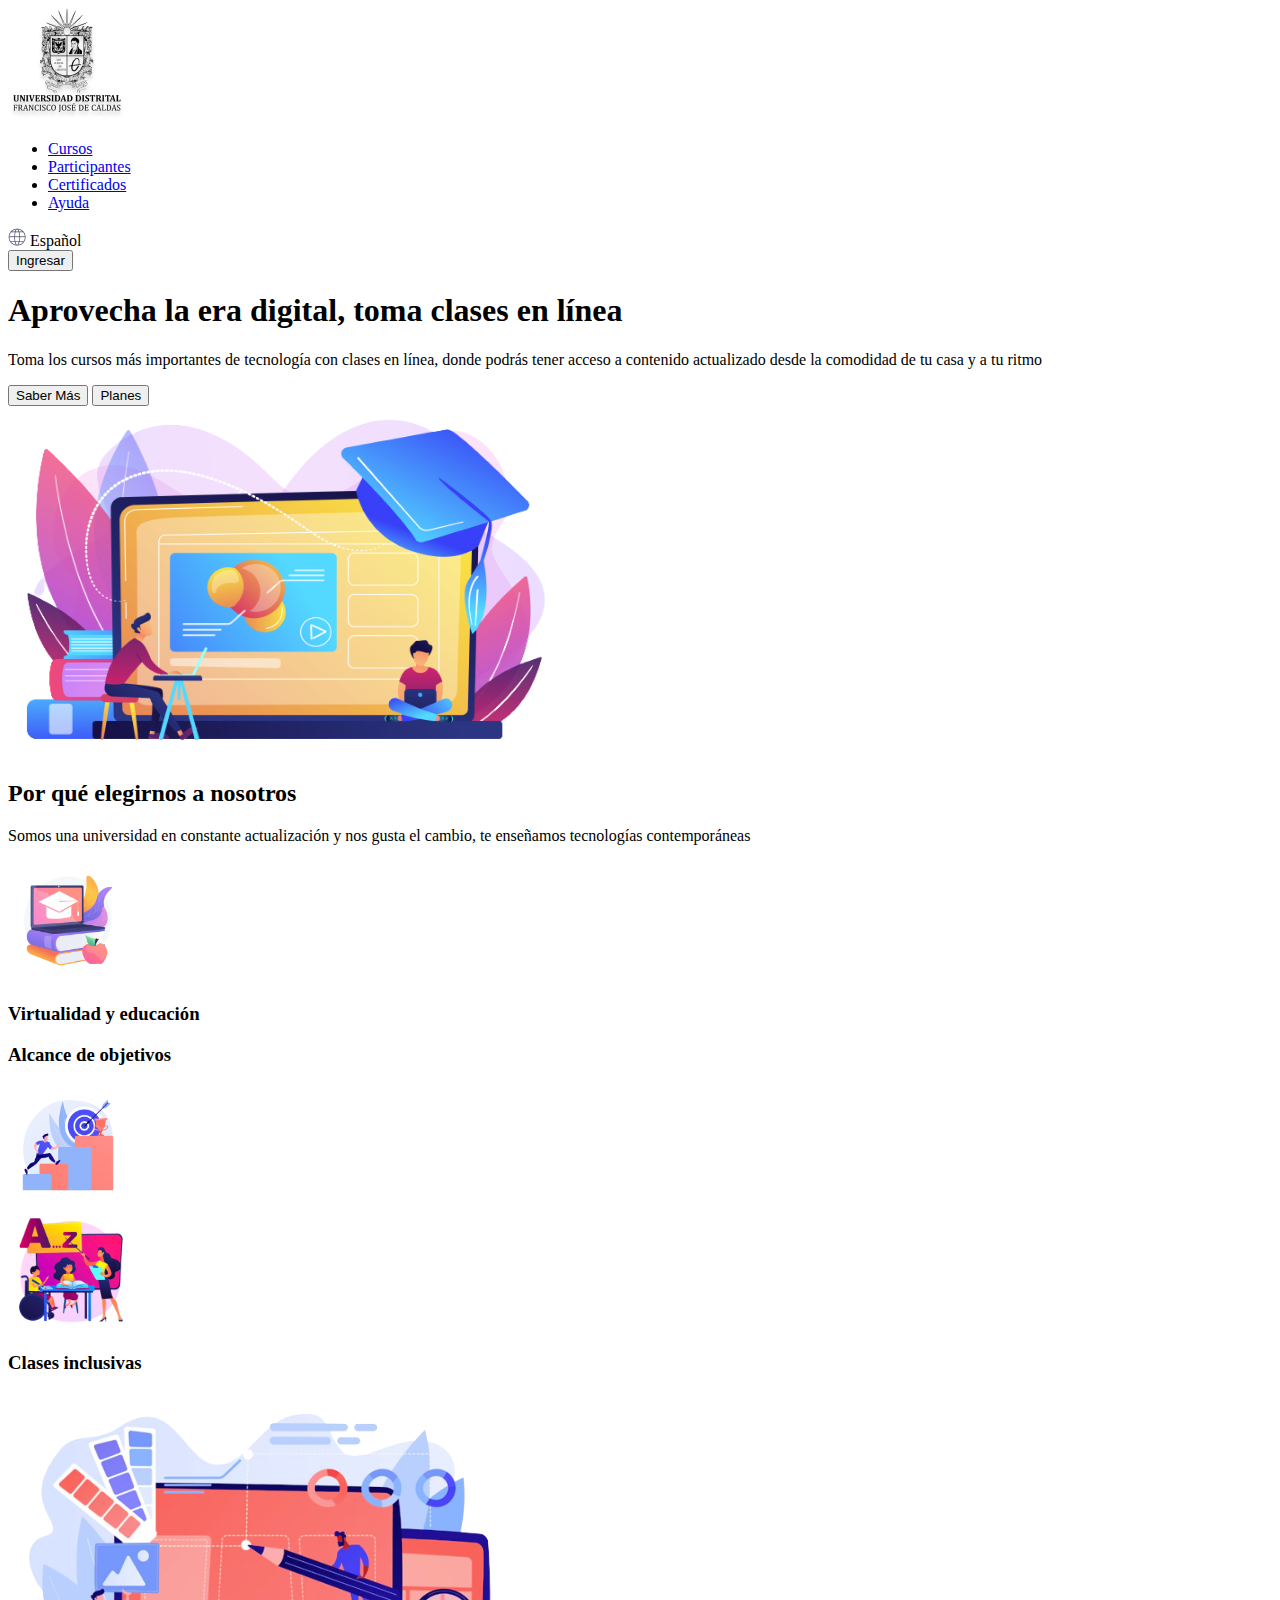
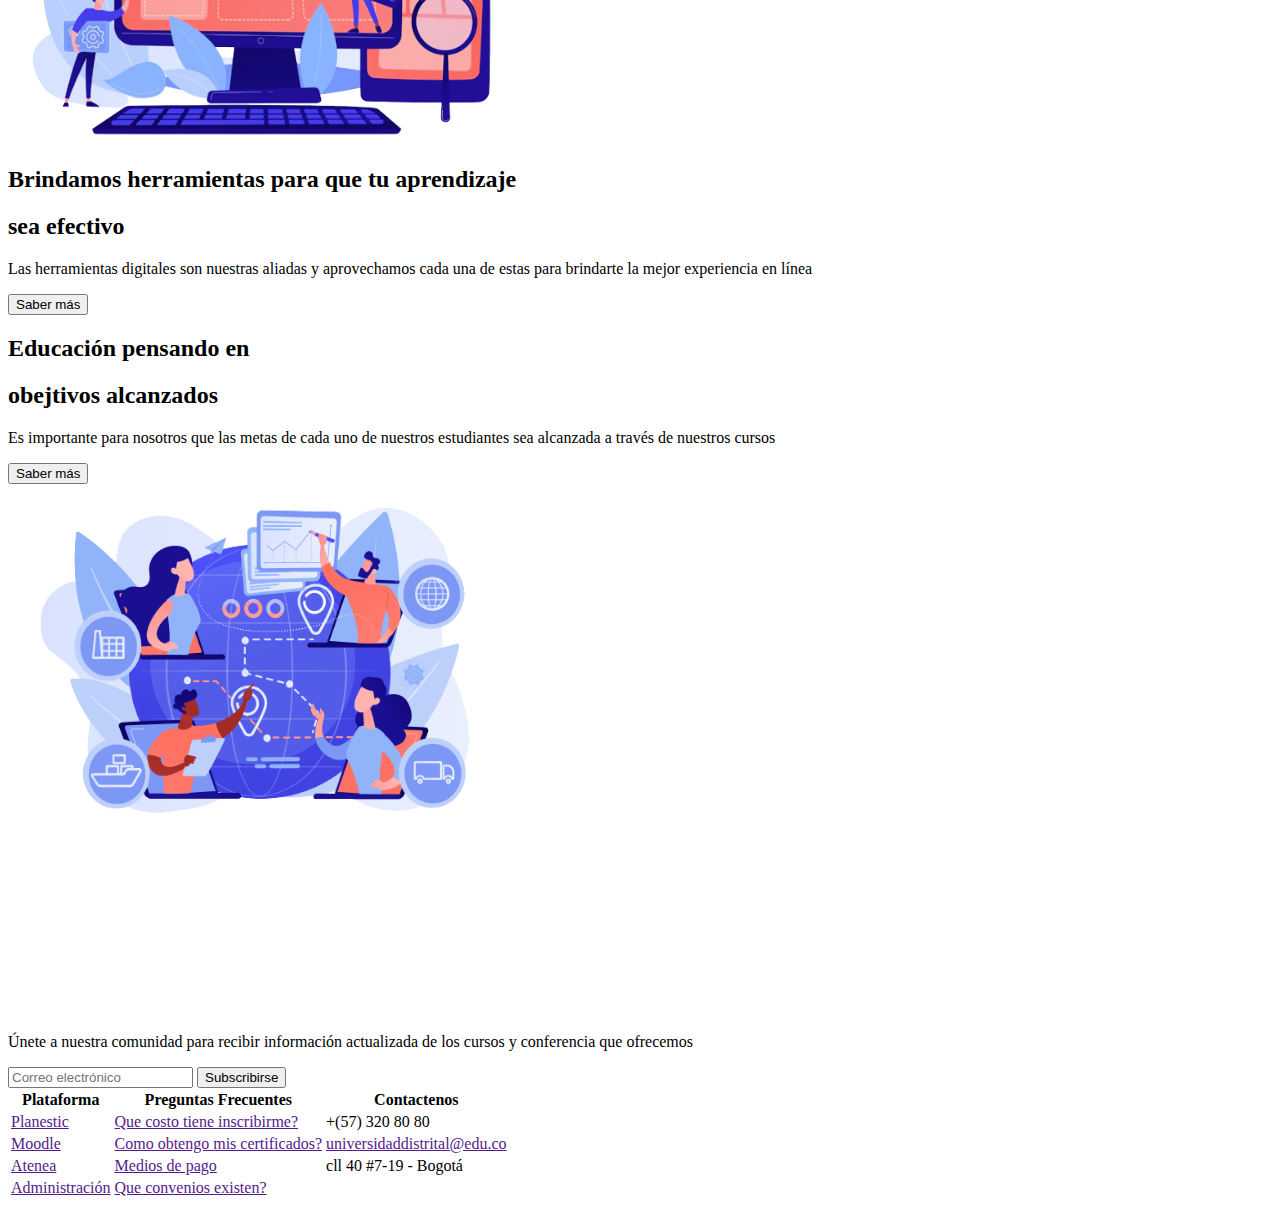
==== Punto 1-3/index.html @ 31dd518b "html proyect strcuture point 2" ====
<!DOCTYPE html>
<html lang="en">
<head>
    <meta charset="UTF-8">
    <meta http-equiv="X-UA-Compatible" content="IE=edge">
    <meta name="viewport" content="width=device-width, initial-scale=1.0">
    <title>Document</title>
</head>
<body>
    <header>
        <div>
            <img src="./Public/Images/header-logo.png" alt="main-logo">
            <nav>
                <ul>
                    <li><a href="#banner">Cursos</a></li>
                    <li><a href="#section-1">Participantes</a></li>
                    <li><a href="#section-2">Certificados</a></li>
                    <li><a href="#footer">Ayuda</a></li>
                </ul>
            </nav>
        </div>
        <div>
            <div>
                <img src="./Public/Images/header-world.png" alt="world">
                <span>Español</span>
            </div>
            <button>Ingresar</button>
        </div>
    </header>
    <main>
        <section id="banner">
            <div>
                <div>
                    <h1>Aprovecha la era digital, toma clases en línea</h1>
                    <p>
                        Toma los cursos más importantes de tecnología con clases 
                        en línea, donde podrás tener acceso a contenido actualizado 
                        desde la comodidad de tu casa y a tu ritmo
                    </p>
                </div>
                <div>
                    <button>Saber Más</button>
                    <button>Planes</button>
                </div>
            </div>
            <img
                src="./Public/Images/banner-online.png"
                alt="online-education"
                width="550px"
                height="350px"
            >
        </section>
        <section id="section-1">
            <div>
                <h2>Por qué elegirnos a nosotros</h2>
                <p>
                    Somos una universidad en constante actualización y 
                    nos gusta el cambio, te enseñamos tecnologías contemporáneas
                </p>
            </div>
            <div>
                <img
                src="./Public/Images/section1-education.png"
                alt="education"
                width="120px"
                height="120px"
                >
                <h3>Virtualidad y educación</h3>
            </div>
            <div>
                <h3>Alcance de objetivos</h3>
                <img
                src="./Public/Images/section1-goals.png"
                alt="goals"
                width="120px"
                height="120px"
                >
            </div>
            <div>
                <img
                src="./Public/Images/section1-teach.png"
                alt="teach"
                width="120px"
                height="120px"
                >
                <h3>Clases inclusivas</h3>
            </div>
        </section>
        <section id="section-2">
            <div>
                <img
                src="./Public/Images/section2-tools.png"
                alt="tools"
                width="500px"
                height="350px"
                >
                <div>
                    <h2>Brindamos herramientas para que tu aprendizaje</h2>
                    <h2>sea efectivo</h2>
                    <p>
                        Las herramientas digitales son nuestras aliadas y 
                        aprovechamos cada una de estas para brindarte la mejor 
                        experiencia en línea
                    </p>
                    <button>Saber más</button>
                </div>
            </div>
            <div>
                <div>
                    <h2>Educación pensando en</h2>
                    <h2>obejtivos alcanzados</h2>
                    <p>
                        Es importante para nosotros que las metas de cada uno de 
                        nuestros estudiantes sea alcanzada a través de nuestros cursos
                    </p>
                    <button>Saber más</button>
                </div>
                <img
                src="./Public/Images/section2-goals.png"
                alt="goals"
                width="500px"
                height="350px"
                >
            </div>
        </section>
    </main>
    <footer id="footer">
        <div>
            <img
            src="./Public/Images/footer-logo.png"
            alt="footer-logo"
            width="200px"
            height="175px"
            >
            <div>
                <p>
                    Únete a nuestra comunidad para recibir información 
                    actualizada de los cursos y conferencia que ofrecemos
                </p>
                <form method="post">
                    <input
                    id="email"
                    type="email"
                    name="user_name"
                    placeholder="Correo electrónico"
                    >
                    <button>Subscribirse</button>
                </form>
            </div>
        </div>
        <div>
            <table>
                <tr>
                    <th>Plataforma</th>
                    <th>Preguntas Frecuentes</th>
                    <th>Contactenos</th>
                </tr>
                <tr>
                    <td><a href="">Planestic</a></td>
                    <td><a href="">Que costo tiene inscribirme?</a></td>
                    <td>+(57) 320 80 80</td>
                </tr>
                <tr>
                    <td><a href="">Moodle</a></td>
                    <td><a href="">Como obtengo mis certificados?</a></td>
                    <td><a href="">universidaddistrital@edu.co</a></td>
                </tr>
                <tr>
                    <td><a href="">Atenea</a></td>
                    <td><a href="">Medios de pago</a></td>
                    <td>cll 40 #7-19 - Bogotá</td>
                </tr>
                <tr>
                    <td><a href="">Administración</a></td>
                    <td><a href="">Que convenios existen?</a></td>
                </tr>
            </table>
        </div>
    </footer>
</body>
</html>
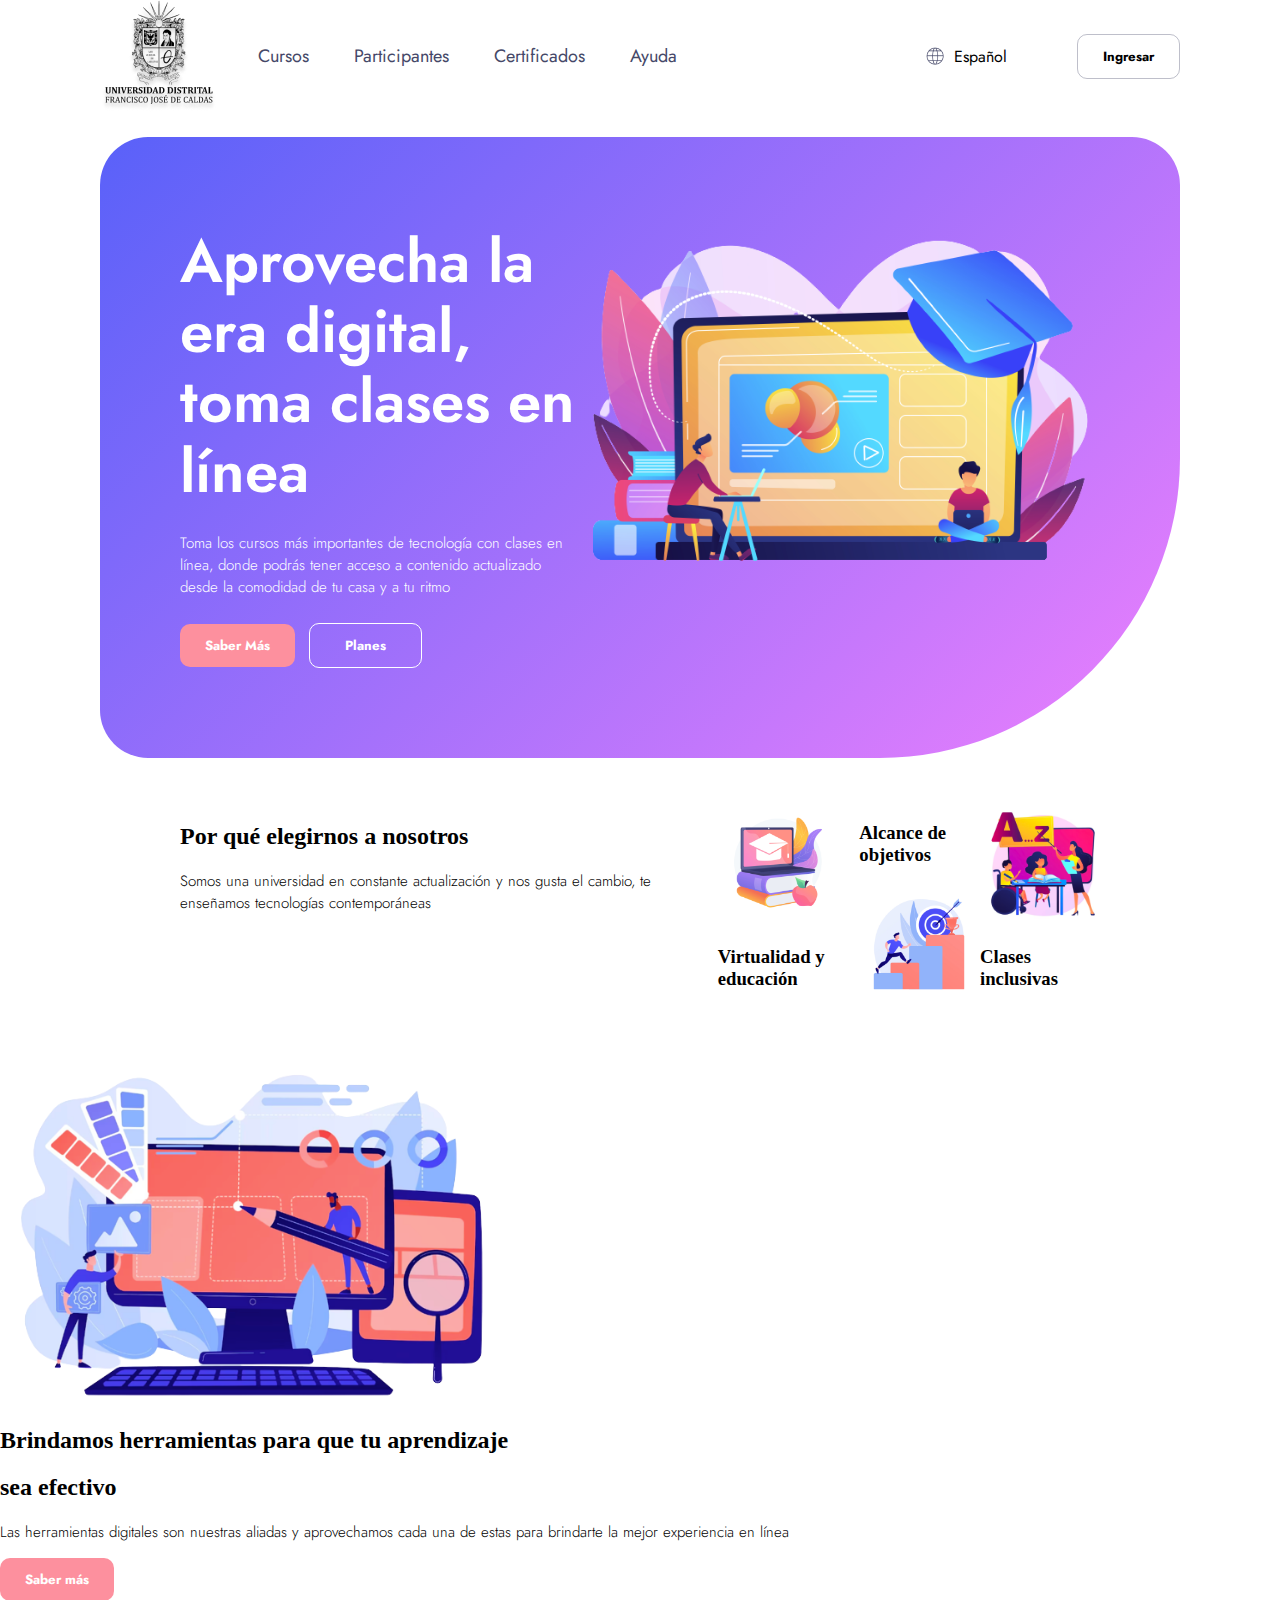
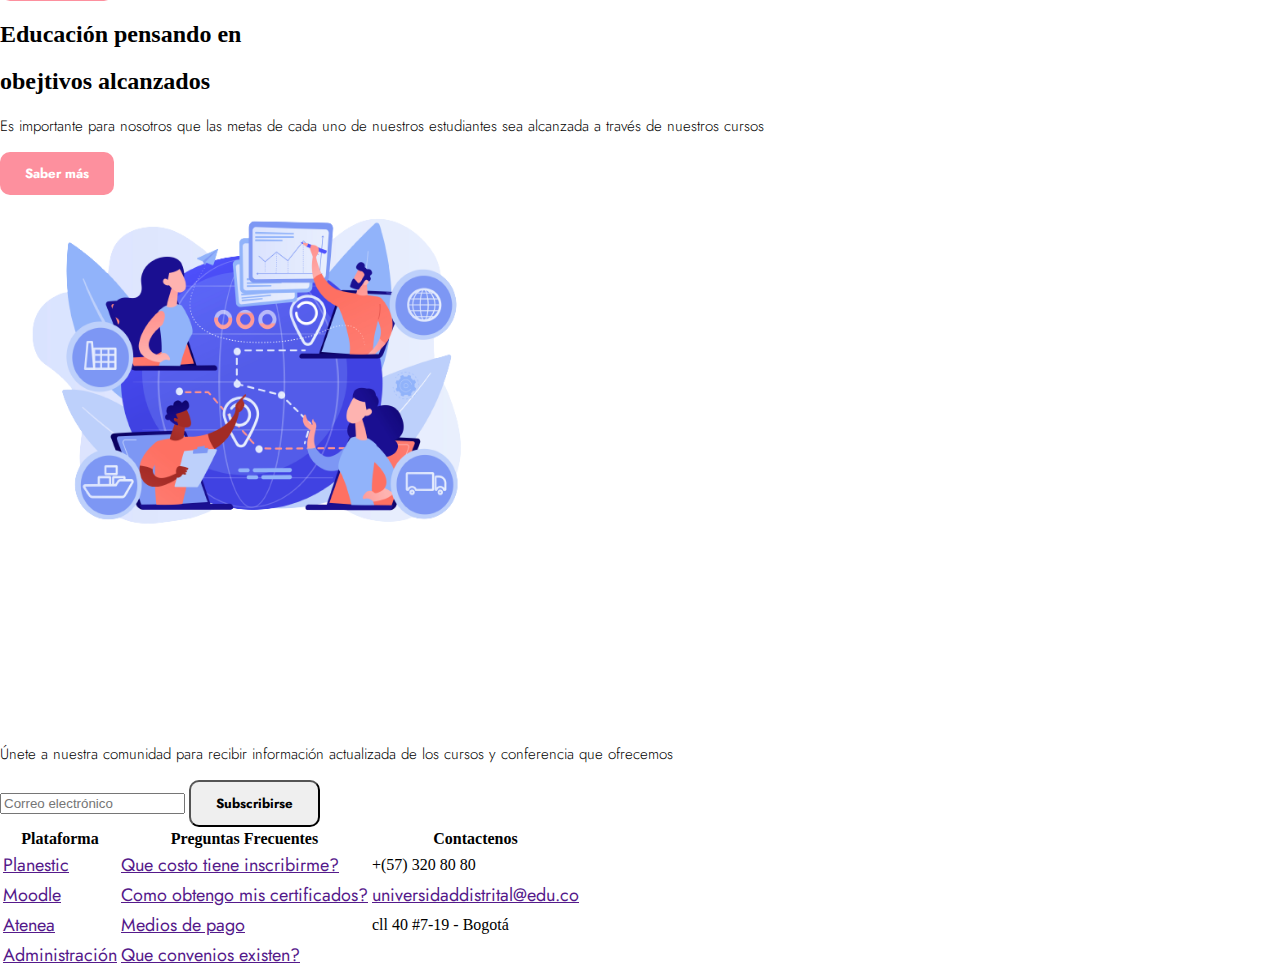
==== commit bb8415a3: "adding styles in header and banner" ====
--- a/Punto 1-3/index.html
+++ b/Punto 1-3/index.html
@@ -5,10 +5,12 @@
     <meta http-equiv="X-UA-Compatible" content="IE=edge">
     <meta name="viewport" content="width=device-width, initial-scale=1.0">
     <title>Document</title>
+    <link rel="stylesheet" href="./Styles/style.css">
+    <link href='https://fonts.googleapis.com/css?family=Jost' rel='stylesheet'>
 </head>
 <body>
     <header>
-        <div>
+        <div class="header_navigation">
             <img src="./Public/Images/header-logo.png" alt="main-logo">
             <nav>
                 <ul>
@@ -19,7 +21,7 @@
                 </ul>
             </nav>
         </div>
-        <div>
+        <div class="header_settings">
             <div>
                 <img src="./Public/Images/header-world.png" alt="world">
                 <span>Español</span>
@@ -39,8 +41,8 @@
                     </p>
                 </div>
                 <div>
-                    <button>Saber Más</button>
-                    <button>Planes</button>
+                    <button class="button--orange">Saber Más</button>
+                    <button class="button--white">Planes</button>
                 </div>
             </div>
             <img
@@ -102,7 +104,7 @@
                         aprovechamos cada una de estas para brindarte la mejor 
                         experiencia en línea
                     </p>
-                    <button>Saber más</button>
+                    <button class="button--orange">Saber más</button>
                 </div>
             </div>
             <div>
@@ -113,7 +115,7 @@
                         Es importante para nosotros que las metas de cada uno de 
                         nuestros estudiantes sea alcanzada a través de nuestros cursos
                     </p>
-                    <button>Saber más</button>
+                    <button class="button--orange">Saber más</button>
                 </div>
                 <img
                 src="./Public/Images/section2-goals.png"
--- a/Punto 1-3/Styles/style.css
+++ b/Punto 1-3/Styles/style.css
@@ -0,0 +1,116 @@
+/* ESTILOS GLOBALES */
+body {
+    margin: 0px;
+}
+
+a {
+    font-family: 'Jost';
+    font-size: 18px;
+}
+
+button {
+    padding: 12px 25px;
+    font-family: 'Jost';
+    font-weight: bold;
+    border-radius: 10px;
+    cursor: pointer;
+}
+
+.button--orange {
+    margin-right: 10px;
+    background-color: #FD909E;
+    color: #fff;
+    border: none;
+}
+
+p {
+    font-family: 'Jost';
+    font-weight: 300;
+    font-size: 15px;
+}
+
+/* ESTILOS HEADER */
+header {
+    display: flex;
+    justify-content: space-between;
+    margin: 0px 100px;
+}
+
+.header_navigation {
+    display: flex;
+    align-items: center;
+}
+
+.header_navigation nav ul {
+    display: flex;
+    gap: 45px;
+    list-style: none;
+}
+
+.header_navigation nav ul a {
+    text-decoration: none;
+    color: #454868;
+}
+
+.header_settings {
+    display: flex;
+    gap: 70px;
+    align-items: center;
+}
+
+.header_settings div {
+    display: flex;
+    align-items: center;
+    gap: 10px;
+    font-family: 'Jost';
+    font-size: 16px;
+    font-weight: 400;
+}
+
+.header_settings button {
+    background-color: transparent;
+    border: 1px solid #45486859;
+}
+
+
+/* ESTILOS DEL BANNER */
+
+#banner {
+    display: flex;
+    margin: 25px 100px;
+    padding: 90px 80px;
+    background: linear-gradient(135deg, #5961F9 0%, #ED80FD 100%);
+    border-radius: 48px 48px 300px 48px;
+}
+
+h1 {
+    margin: 0px;
+    font-family: 'Jost';
+    font-size: 60px;
+    font-weight: 600;
+    color: #fff;
+    line-height: 70px;
+    letter-spacing: -4%;
+}
+
+#banner p {
+    margin: 25px 0px;
+    color: #fff;
+}
+
+.button--white {
+    padding: 12px 35px;
+    background-color: transparent;
+    color: white;
+    border: 1px solid #fff;
+}
+
+
+/* ESTILOS SECITION-1 */
+
+#section-1 {
+    display: flex;
+    margin: 25px 100px;
+    justify-content: space-between;
+    padding: 20px 80px;
+}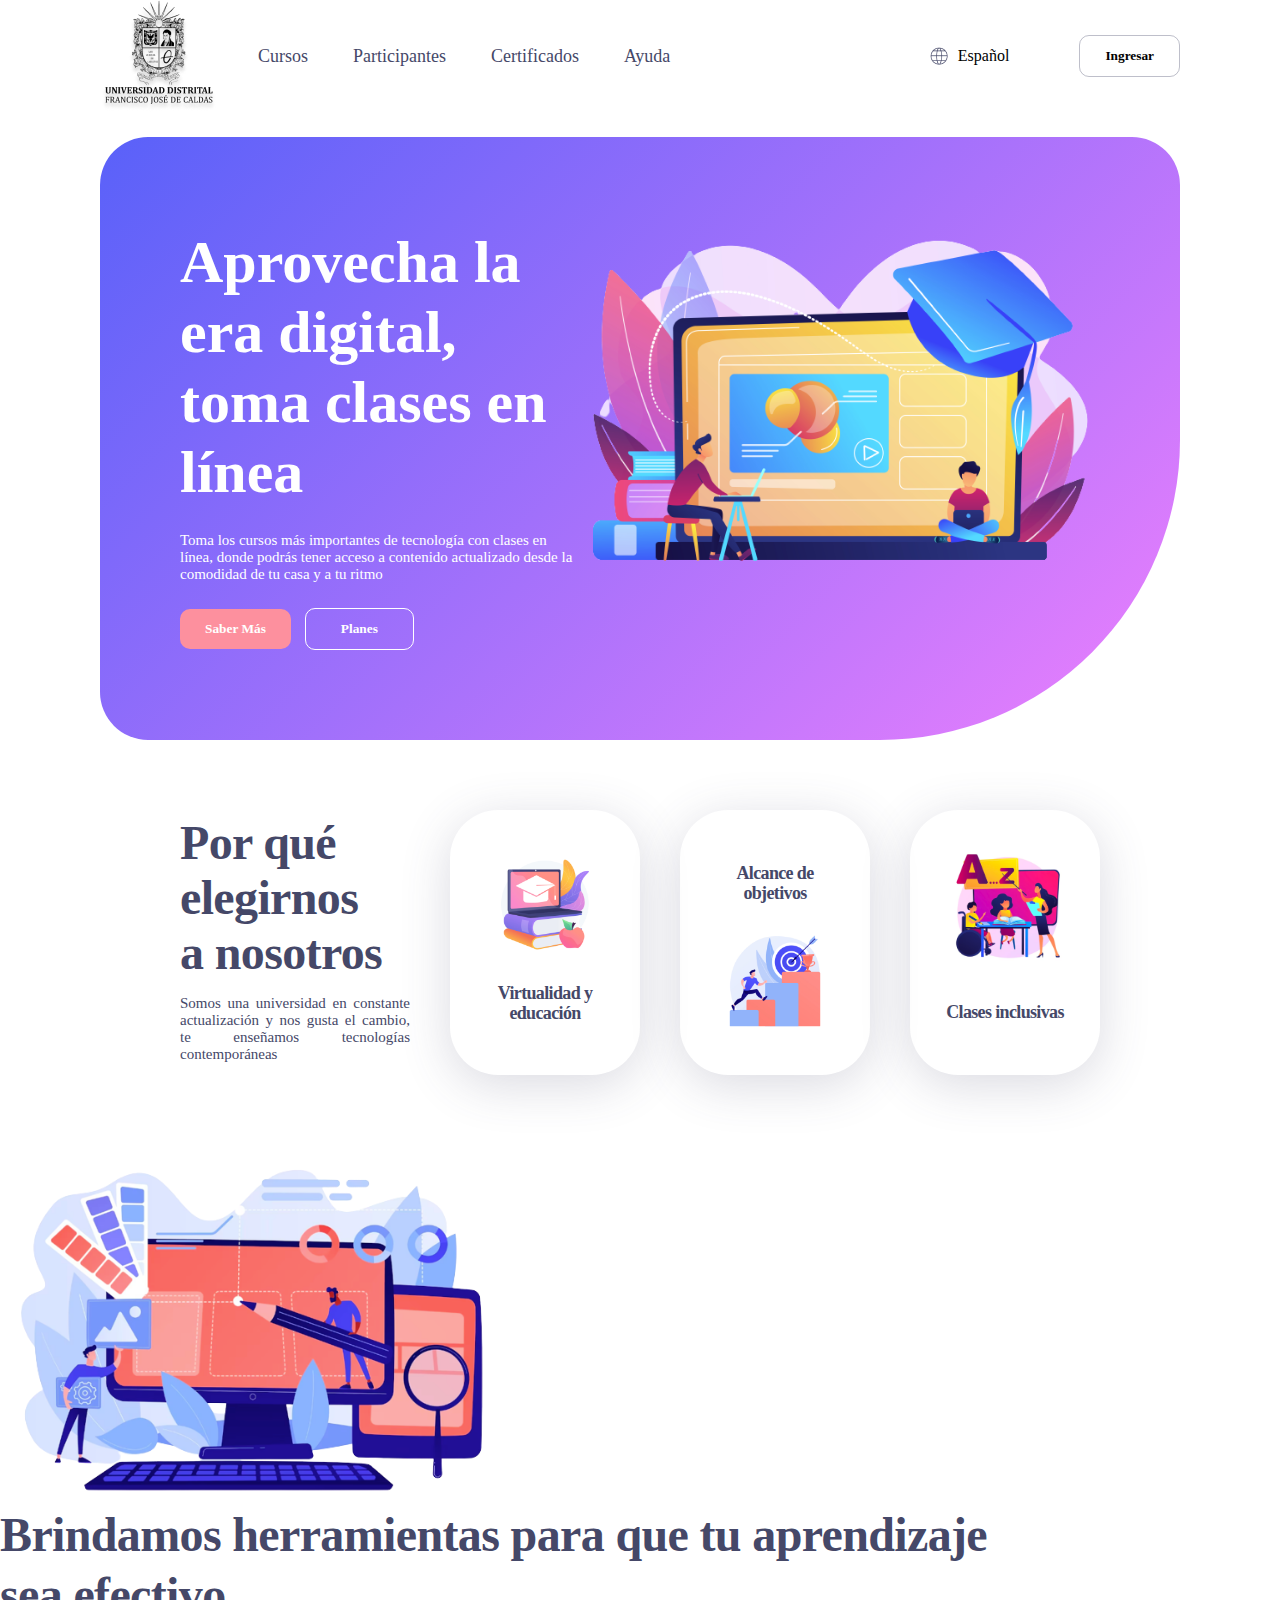
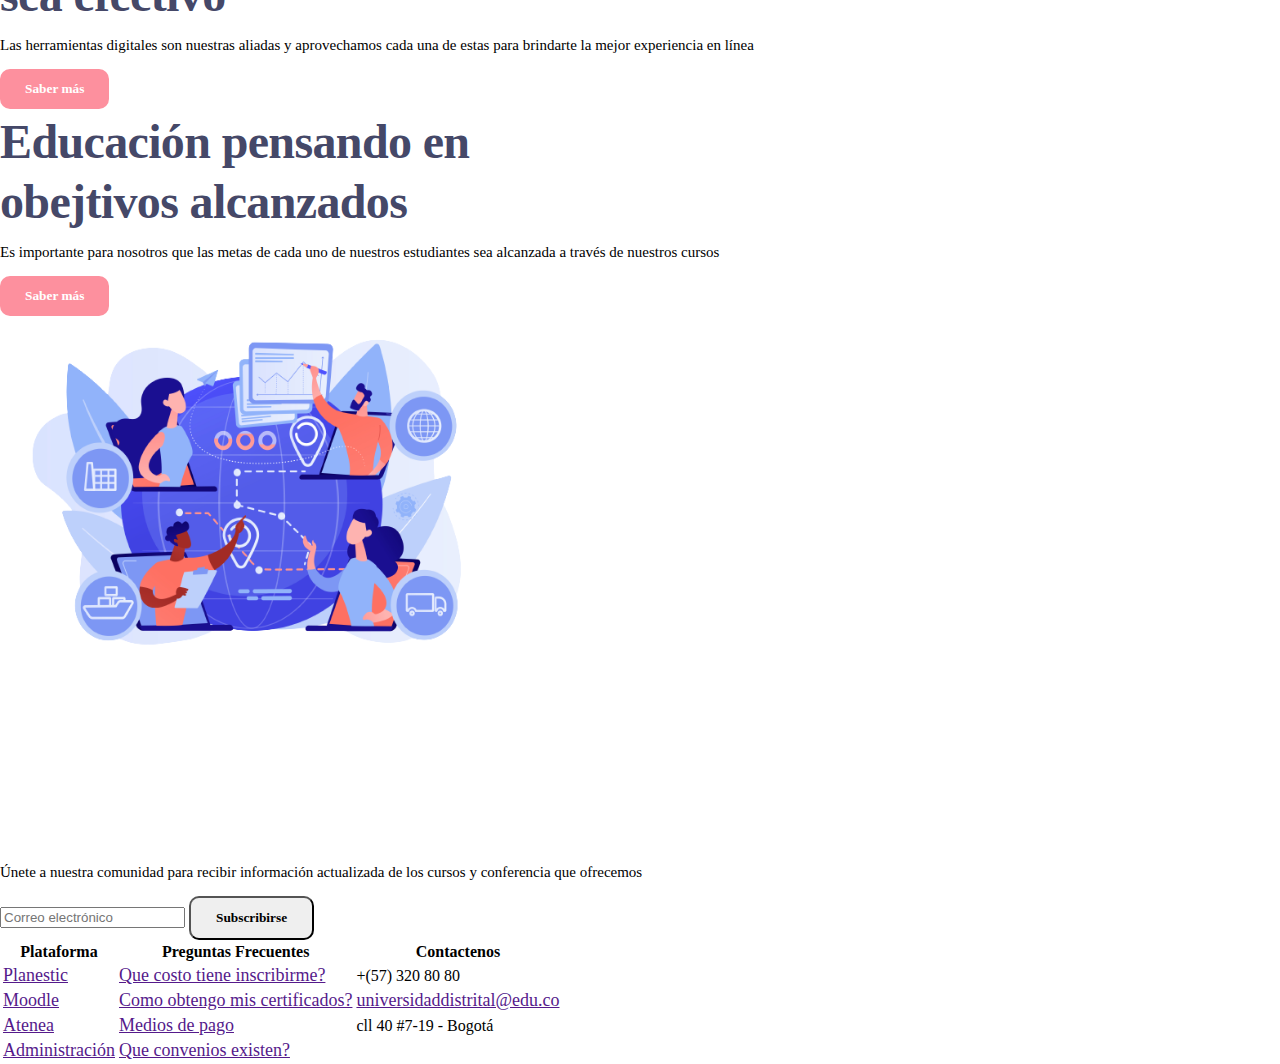
==== commit 865d4ebc: "styles separation and add styles in section-1" ====
--- a/Punto 1-3/index.html
+++ b/Punto 1-3/index.html
@@ -4,9 +4,13 @@
     <meta charset="UTF-8">
     <meta http-equiv="X-UA-Compatible" content="IE=edge">
     <meta name="viewport" content="width=device-width, initial-scale=1.0">
-    <title>Document</title>
-    <link rel="stylesheet" href="./Styles/style.css">
-    <link href='https://fonts.googleapis.com/css?family=Jost' rel='stylesheet'>
+    <title>UD Atenea Cursos</title>
+    <link rel="stylesheet" href="https://indestructibletype.com/fonts/Jost.css" type="text/css" charset="utf-8" />
+    <link rel="stylesheet" href="./Styles/global-styles.css">
+    <link rel="stylesheet" href="./Styles/header-styles.css">
+    <link rel="stylesheet" href="./Styles/banner-styles.css">
+    <link rel="stylesheet" href="./Styles/section-1-styles.css">
+    <link rel="stylesheet" href="./Styles/section-2-styles.css">
 </head>
 <body>
     <header>
@@ -53,14 +57,14 @@
             >
         </section>
         <section id="section-1">
-            <div>
+            <div class="section-1__info">
                 <h2>Por qué elegirnos a nosotros</h2>
                 <p>
                     Somos una universidad en constante actualización y 
                     nos gusta el cambio, te enseñamos tecnologías contemporáneas
                 </p>
             </div>
-            <div>
+            <div class="section-1__card">
                 <img
                 src="./Public/Images/section1-education.png"
                 alt="education"
@@ -69,7 +73,7 @@
                 >
                 <h3>Virtualidad y educación</h3>
             </div>
-            <div>
+            <div class="section-1__card">
                 <h3>Alcance de objetivos</h3>
                 <img
                 src="./Public/Images/section1-goals.png"
@@ -78,7 +82,7 @@
                 height="120px"
                 >
             </div>
-            <div>
+            <div class="section-1__card">
                 <img
                 src="./Public/Images/section1-teach.png"
                 alt="teach"
--- a/Punto 1-3/Styles/global-styles.css
+++ b/Punto 1-3/Styles/global-styles.css
@@ -0,0 +1,39 @@
+/* ESTILOS GLOBALES */
+body {
+    margin: 0px;
+}
+
+a {
+    font-family: 'Jost';
+    font-size: 18px;
+}
+
+button {
+    padding: 12px 25px;
+    font-family: 'Jost';
+    font-weight: bold;
+    border-radius: 10px;
+    cursor: pointer;
+}
+
+.button--orange {
+    margin-right: 10px;
+    background-color: #FD909E;
+    color: #fff;
+    border: none;
+}
+
+p {
+    font-family: 'Jost';
+    font-weight: 300;
+    font-size: 15px;
+}
+
+h2 {
+    margin: 5px 0px;
+    color: #454868;
+    font-family: 'Jost';
+    font-size: 48px;
+    line-height: 55px;
+    letter-spacing: -0.64px;
+}--- a/Punto 1-3/Styles/header-styles.css
+++ b/Punto 1-3/Styles/header-styles.css
@@ -0,0 +1,42 @@
+/* ESTILOS HEADER */
+header {
+    display: flex;
+    justify-content: space-between;
+    margin: 0px 100px;
+}
+
+.header_navigation {
+    display: flex;
+    align-items: center;
+}
+
+.header_navigation nav ul {
+    display: flex;
+    gap: 45px;
+    list-style: none;
+}
+
+.header_navigation nav ul a {
+    text-decoration: none;
+    color: #454868;
+}
+
+.header_settings {
+    display: flex;
+    gap: 70px;
+    align-items: center;
+}
+
+.header_settings div {
+    display: flex;
+    align-items: center;
+    gap: 10px;
+    font-family: 'Jost';
+    font-size: 16px;
+    font-weight: 400;
+}
+
+.header_settings button {
+    background-color: transparent;
+    border: 1px solid #45486859;
+}--- a/Punto 1-3/Styles/banner-styles.css
+++ b/Punto 1-3/Styles/banner-styles.css
@@ -0,0 +1,31 @@
+/* ESTILOS DEL BANNER */
+
+#banner {
+    display: flex;
+    margin: 25px 100px;
+    padding: 90px 80px;
+    background: linear-gradient(135deg, #5961F9 0%, #ED80FD 100%);
+    border-radius: 48px 48px 300px 48px;
+}
+
+h1 {
+    margin: 0px;
+    font-family: 'Jost';
+    font-size: 60px;
+    font-weight: 600;
+    color: #fff;
+    line-height: 70px;
+    letter-spacing: -4%;
+}
+
+#banner p {
+    margin: 25px 0px;
+    color: #fff;
+}
+
+.button--white {
+    padding: 12px 35px;
+    background-color: transparent;
+    color: white;
+    border: 1px solid #fff;
+}--- a/Punto 1-3/Styles/section-1-styles.css
+++ b/Punto 1-3/Styles/section-1-styles.css
@@ -0,0 +1,43 @@
+/* ESTILOS SECITION-1 */
+
+#section-1 {
+    display: flex;
+    margin: 50px 100px;
+    justify-content: space-between;
+    padding: 20px 80px;
+}
+
+.section-1__info {
+    width: 25%;
+}
+
+.section-1__info h2 {
+    width: 90%;
+}
+
+.section-1__info p {
+    color: #454868;
+    text-align: justify;
+}
+
+.section-1__card {
+    display: flex;
+    flex-direction: column;
+    justify-content: space-between;
+    align-items: center;
+    width: min-content;
+    
+    height: 195px;
+    padding: 35px;
+    border-radius: 48px;
+    box-shadow: 0px 10px 50px #45486833;
+}
+
+.section-1__card h3 {
+    font-family: 'Jost';
+    color: #454868;
+    font-size: 18px;
+    text-align: center;
+    line-height: 20px;
+    letter-spacing: -0.64px;
+}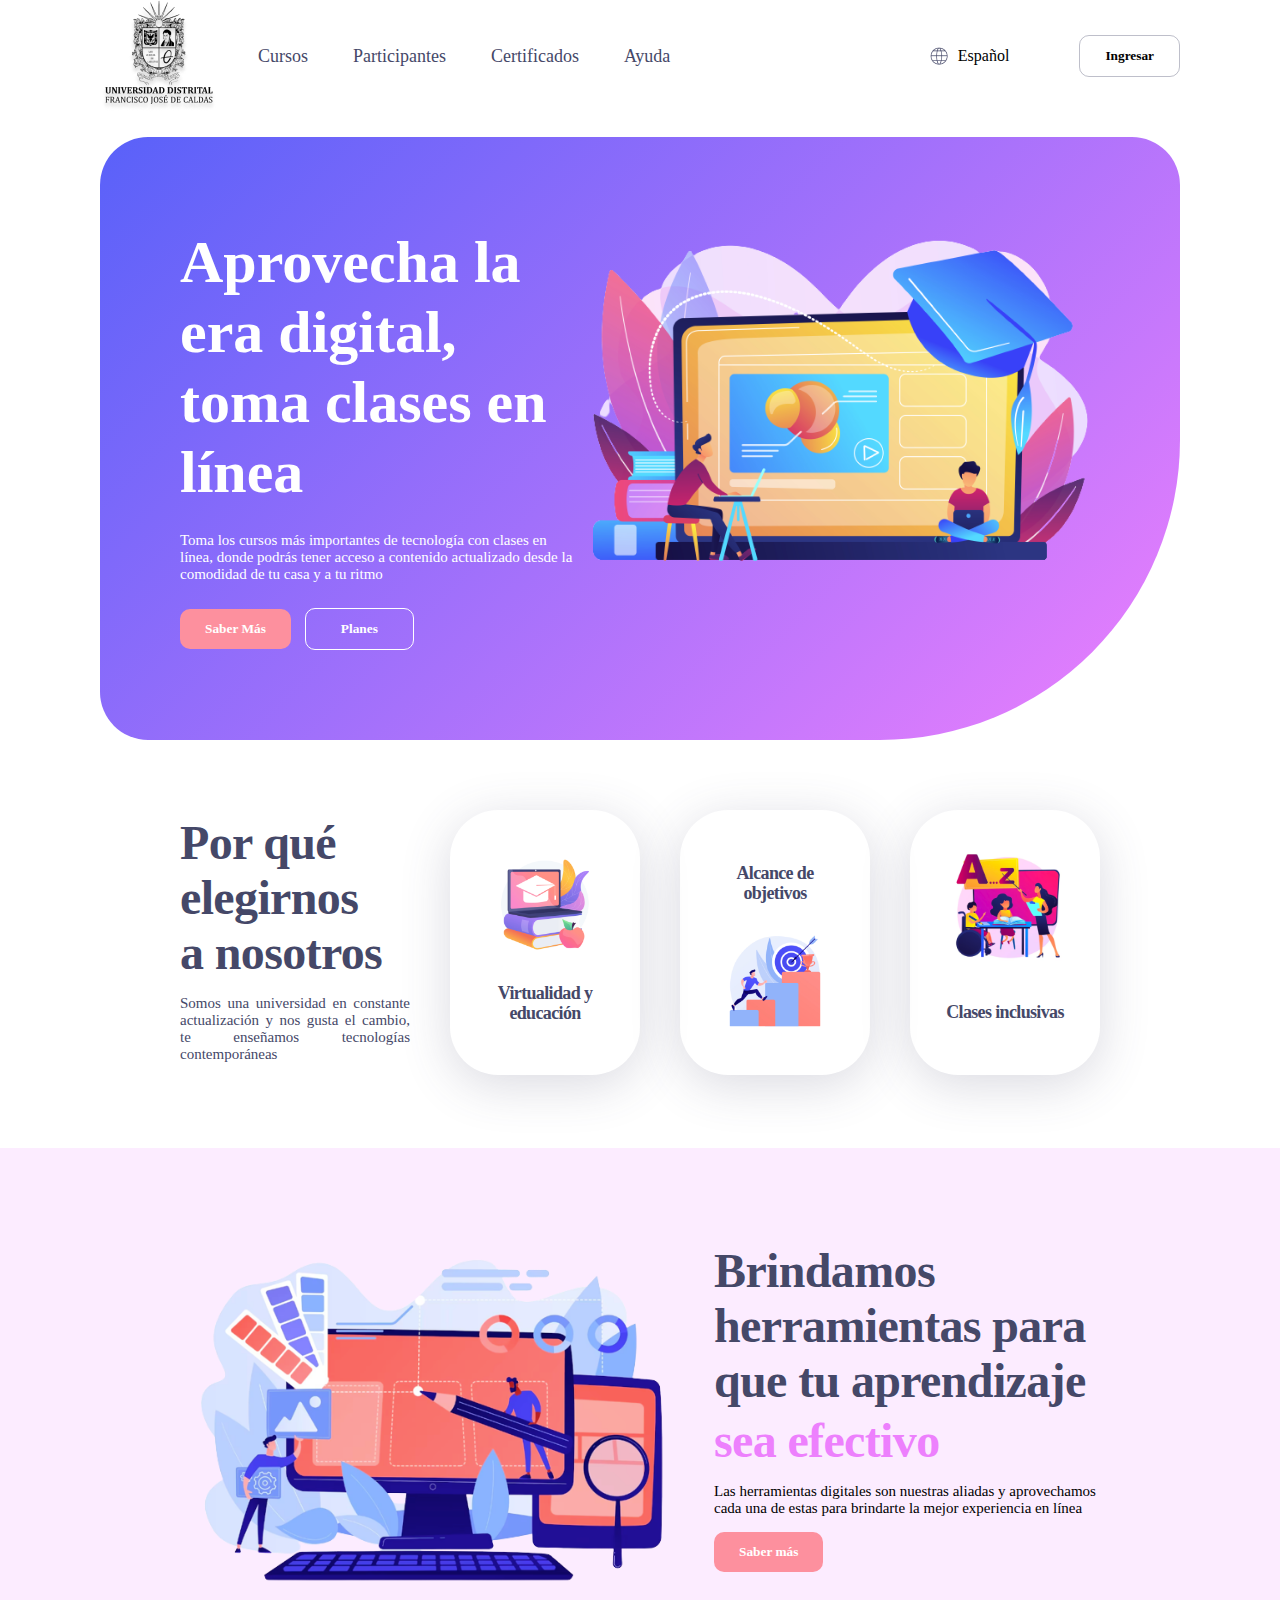
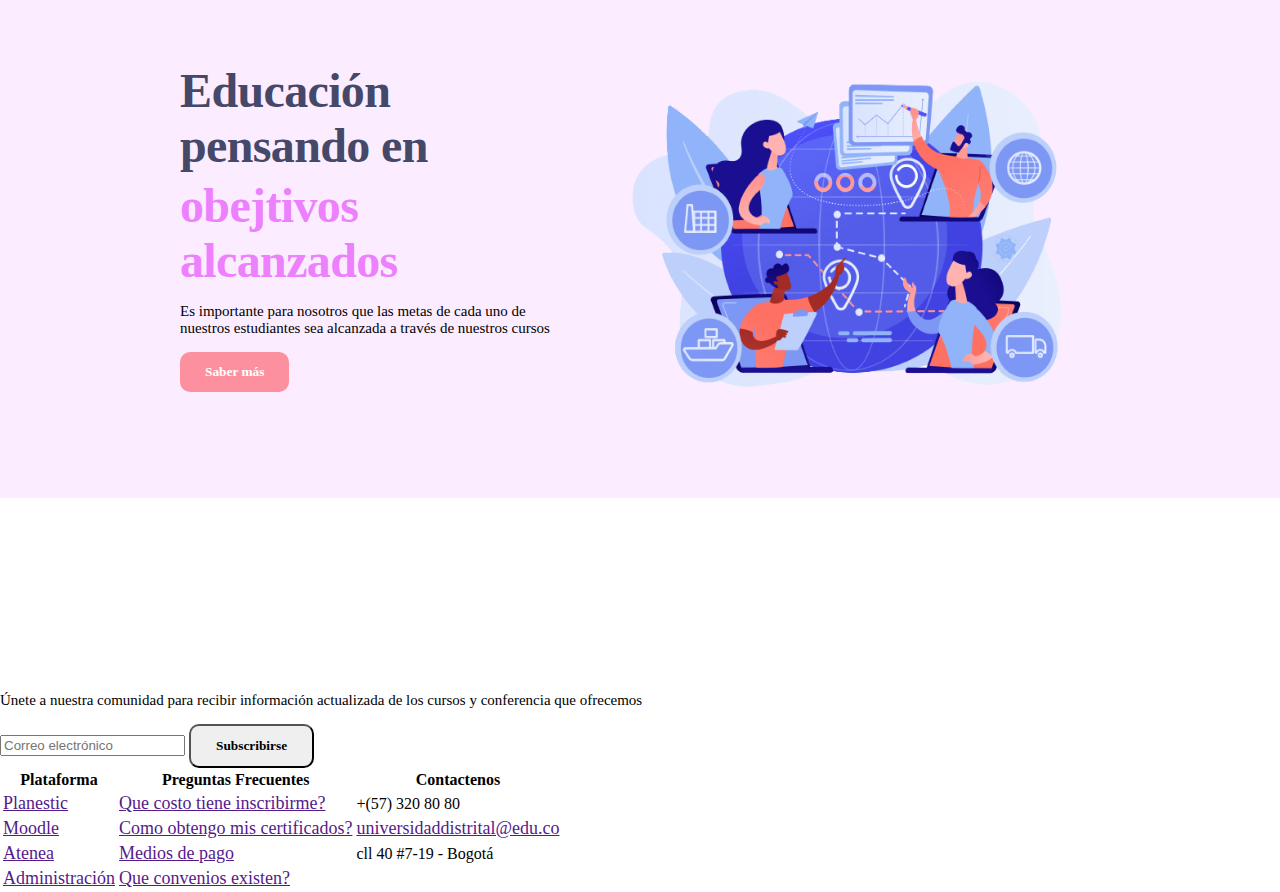
==== commit 2adbb6df: "adding styles in section-2" ====
--- a/Punto 1-3/index.html
+++ b/Punto 1-3/index.html
@@ -93,7 +93,7 @@
             </div>
         </section>
         <section id="section-2">
-            <div>
+            <div class="section-2__info">
                 <img
                 src="./Public/Images/section2-tools.png"
                 alt="tools"
@@ -102,7 +102,7 @@
                 >
                 <div>
                     <h2>Brindamos herramientas para que tu aprendizaje</h2>
-                    <h2>sea efectivo</h2>
+                    <h2 class="section-2__sub-pink">sea efectivo</h2>
                     <p>
                         Las herramientas digitales son nuestras aliadas y 
                         aprovechamos cada una de estas para brindarte la mejor 
@@ -111,10 +111,10 @@
                     <button class="button--orange">Saber más</button>
                 </div>
             </div>
-            <div>
+            <div class="section-2__info">
                 <div>
                     <h2>Educación pensando en</h2>
-                    <h2>obejtivos alcanzados</h2>
+                    <h2 class="section-2__sub-pink">obejtivos alcanzados</h2>
                     <p>
                         Es importante para nosotros que las metas de cada uno de 
                         nuestros estudiantes sea alcanzada a través de nuestros cursos
--- a/Punto 1-3/Styles/section-2-styles.css
+++ b/Punto 1-3/Styles/section-2-styles.css
@@ -0,0 +1,14 @@
+#section-2 {
+    padding: 20px 180px;
+    background: #ed80fd26;
+}
+
+.section-2__info {
+    display: flex;
+    margin: 70px 0px;
+    gap: 34px;
+}
+
+.section-2__sub-pink {
+    color: #ed80fd;
+}
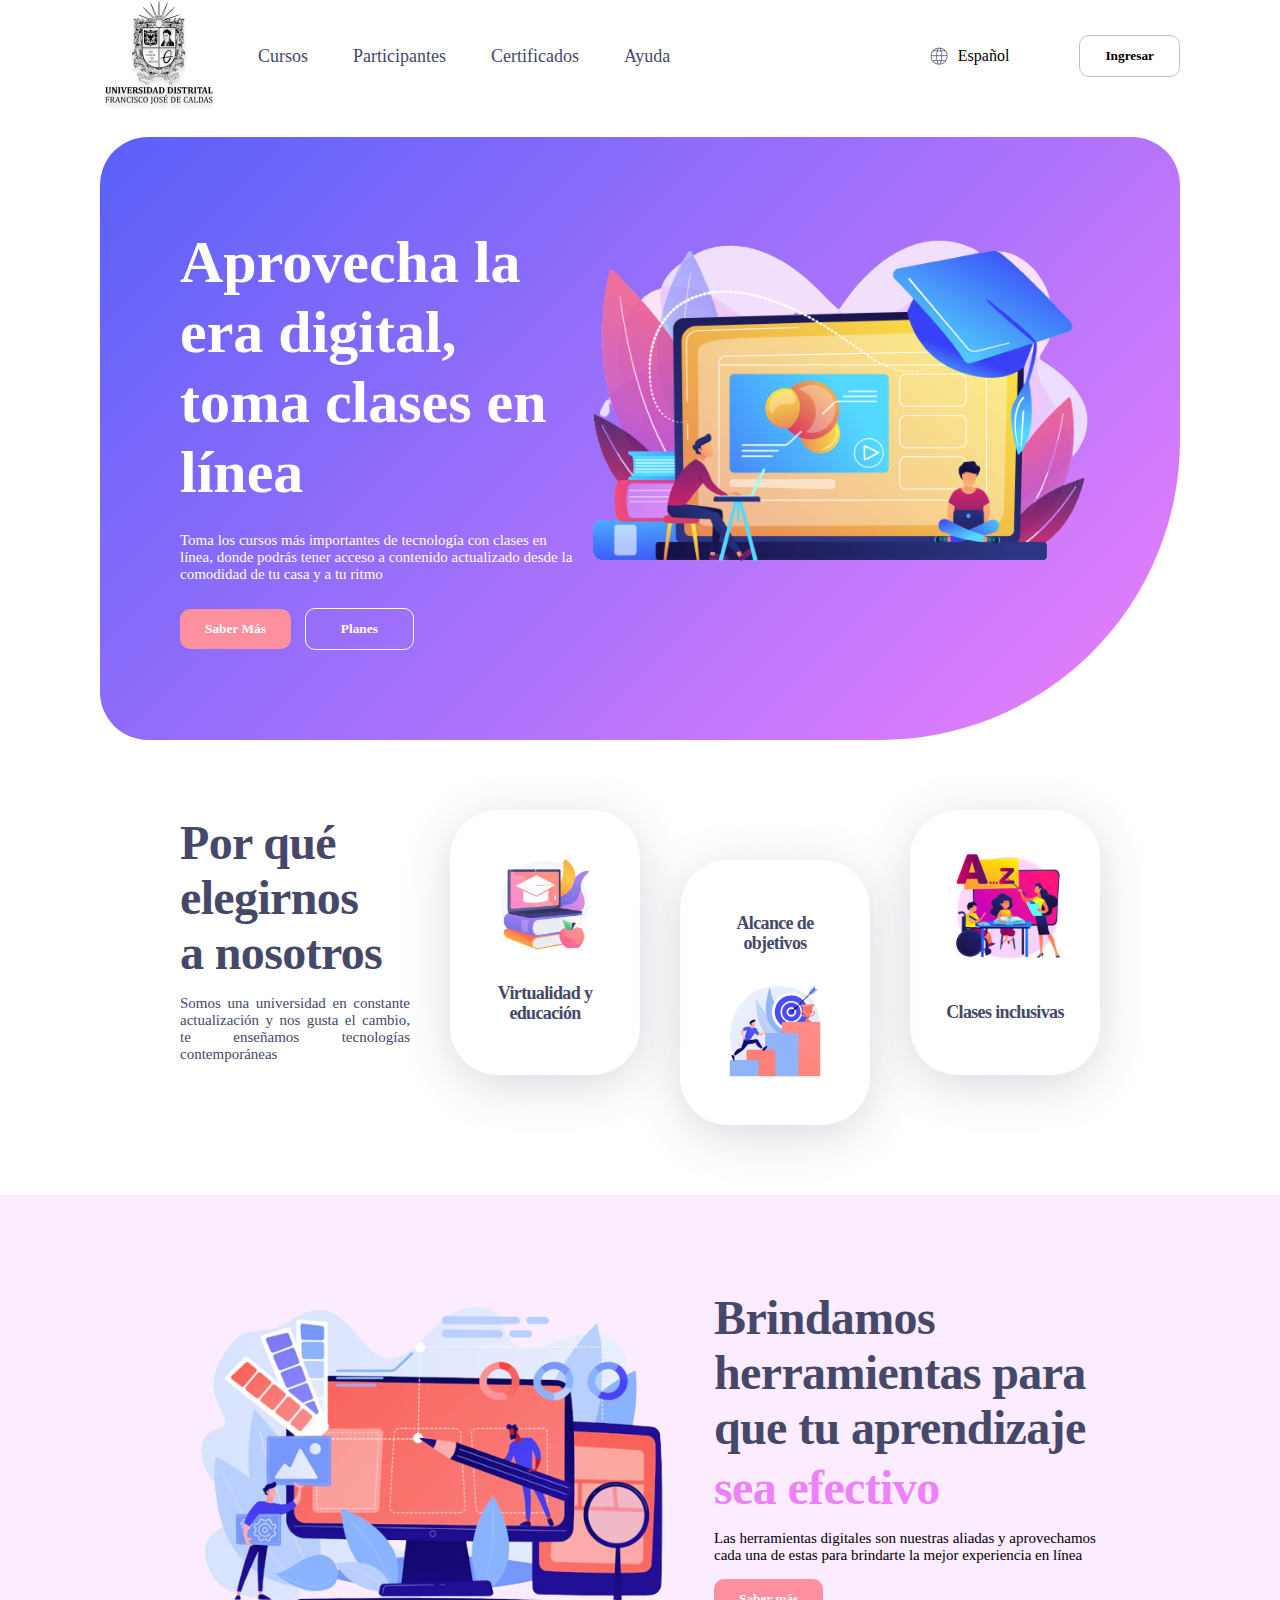
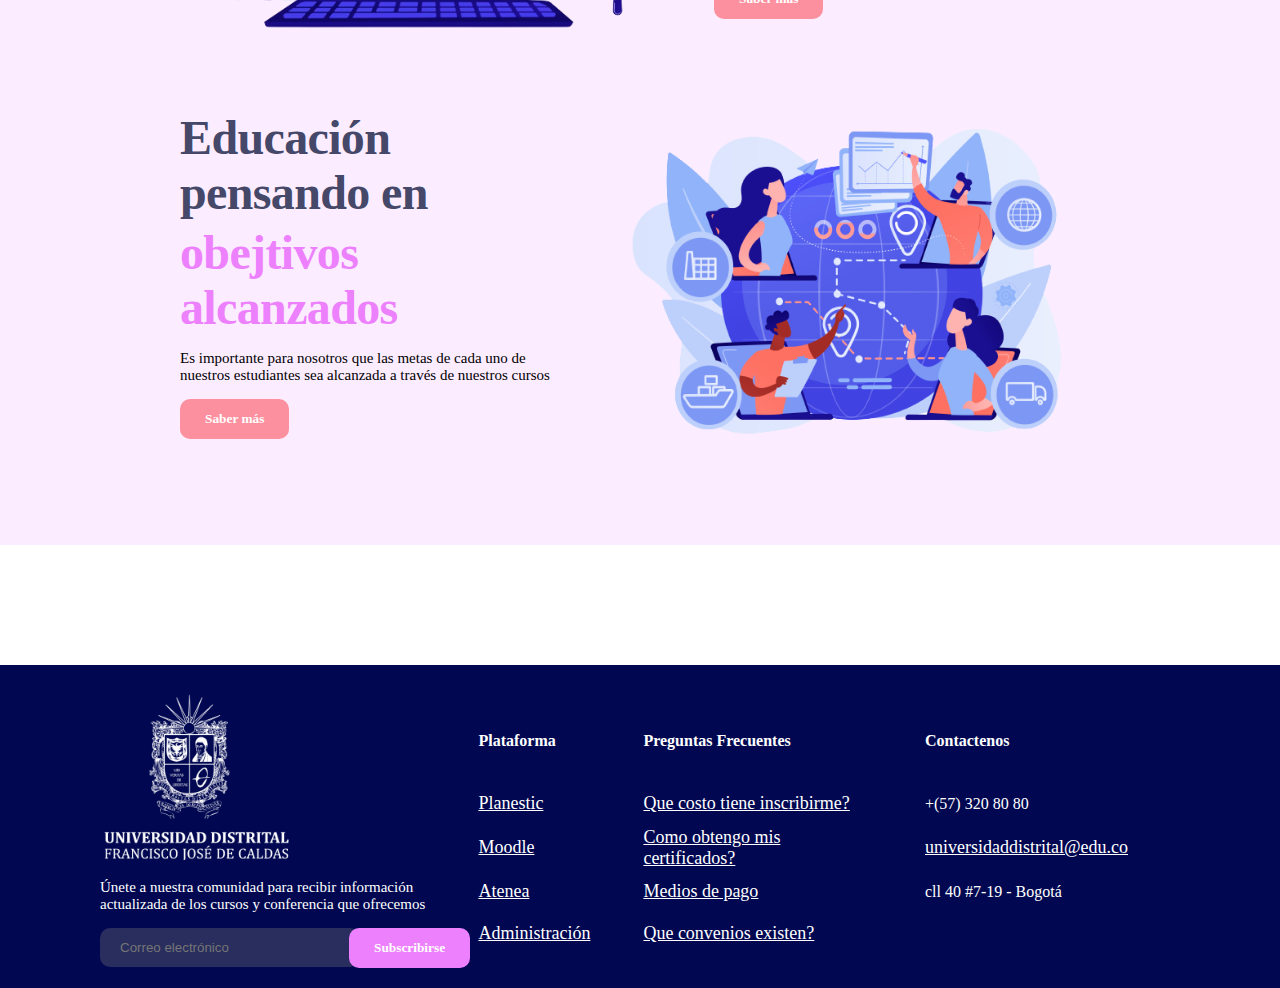
==== commit 3d7d217c: "adding styles in footer" ====
--- a/Punto 1-3/index.html
+++ b/Punto 1-3/index.html
@@ -11,6 +11,7 @@
     <link rel="stylesheet" href="./Styles/banner-styles.css">
     <link rel="stylesheet" href="./Styles/section-1-styles.css">
     <link rel="stylesheet" href="./Styles/section-2-styles.css">
+    <link rel="stylesheet" href="./Styles/footer-styles.css">
 </head>
 <body>
     <header>
@@ -73,7 +74,7 @@
                 >
                 <h3>Virtualidad y educación</h3>
             </div>
-            <div class="section-1__card">
+            <div class="section-1__card section-1__card-down">
                 <h3>Alcance de objetivos</h3>
                 <img
                 src="./Public/Images/section1-goals.png"
@@ -131,7 +132,7 @@
         </section>
     </main>
     <footer id="footer">
-        <div>
+        <div class="footer__info">
             <img
             src="./Public/Images/footer-logo.png"
             alt="footer-logo"
@@ -150,7 +151,7 @@
                     name="user_name"
                     placeholder="Correo electrónico"
                     >
-                    <button>Subscribirse</button>
+                    <button class="button--pink">Subscribirse</button>
                 </form>
             </div>
         </div>
--- a/Punto 1-3/Styles/section-1-styles.css
+++ b/Punto 1-3/Styles/section-1-styles.css
@@ -18,6 +18,10 @@
 .section-1__info p {
     color: #454868;
     text-align: justify;
+}
+
+.section-1__card-down {
+    margin-top: 50px;
 }
 
 .section-1__card {
--- a/Punto 1-3/Styles/footer-styles.css
+++ b/Punto 1-3/Styles/footer-styles.css
@@ -0,0 +1,50 @@
+#footer {
+    display: flex;
+    justify-content: space-between;
+    align-items: center;
+
+    margin-top: 120px;
+    padding: 20px 100px;
+    background-color: #010851;
+    color: #fff;
+}
+
+.footer__info {
+    width: 35%;
+}
+
+input {
+    width: 220px;
+    padding: 12px 20px;
+    margin-right: -15px;
+    border: none;
+    border-radius: 10px;
+    background-color: #45486899;
+}
+
+.button--pink {
+    background-color: #ed80fd;
+    color: #fff;
+    border: none;
+}
+
+table {
+    font-family: 'Jost';
+    text-align: left;
+}
+
+tr {
+    height: 40px;
+}
+
+th {
+    height: 80px;
+}
+
+td {
+    padding-right: 50px;
+}
+
+td a {
+    color: #fff;
+}